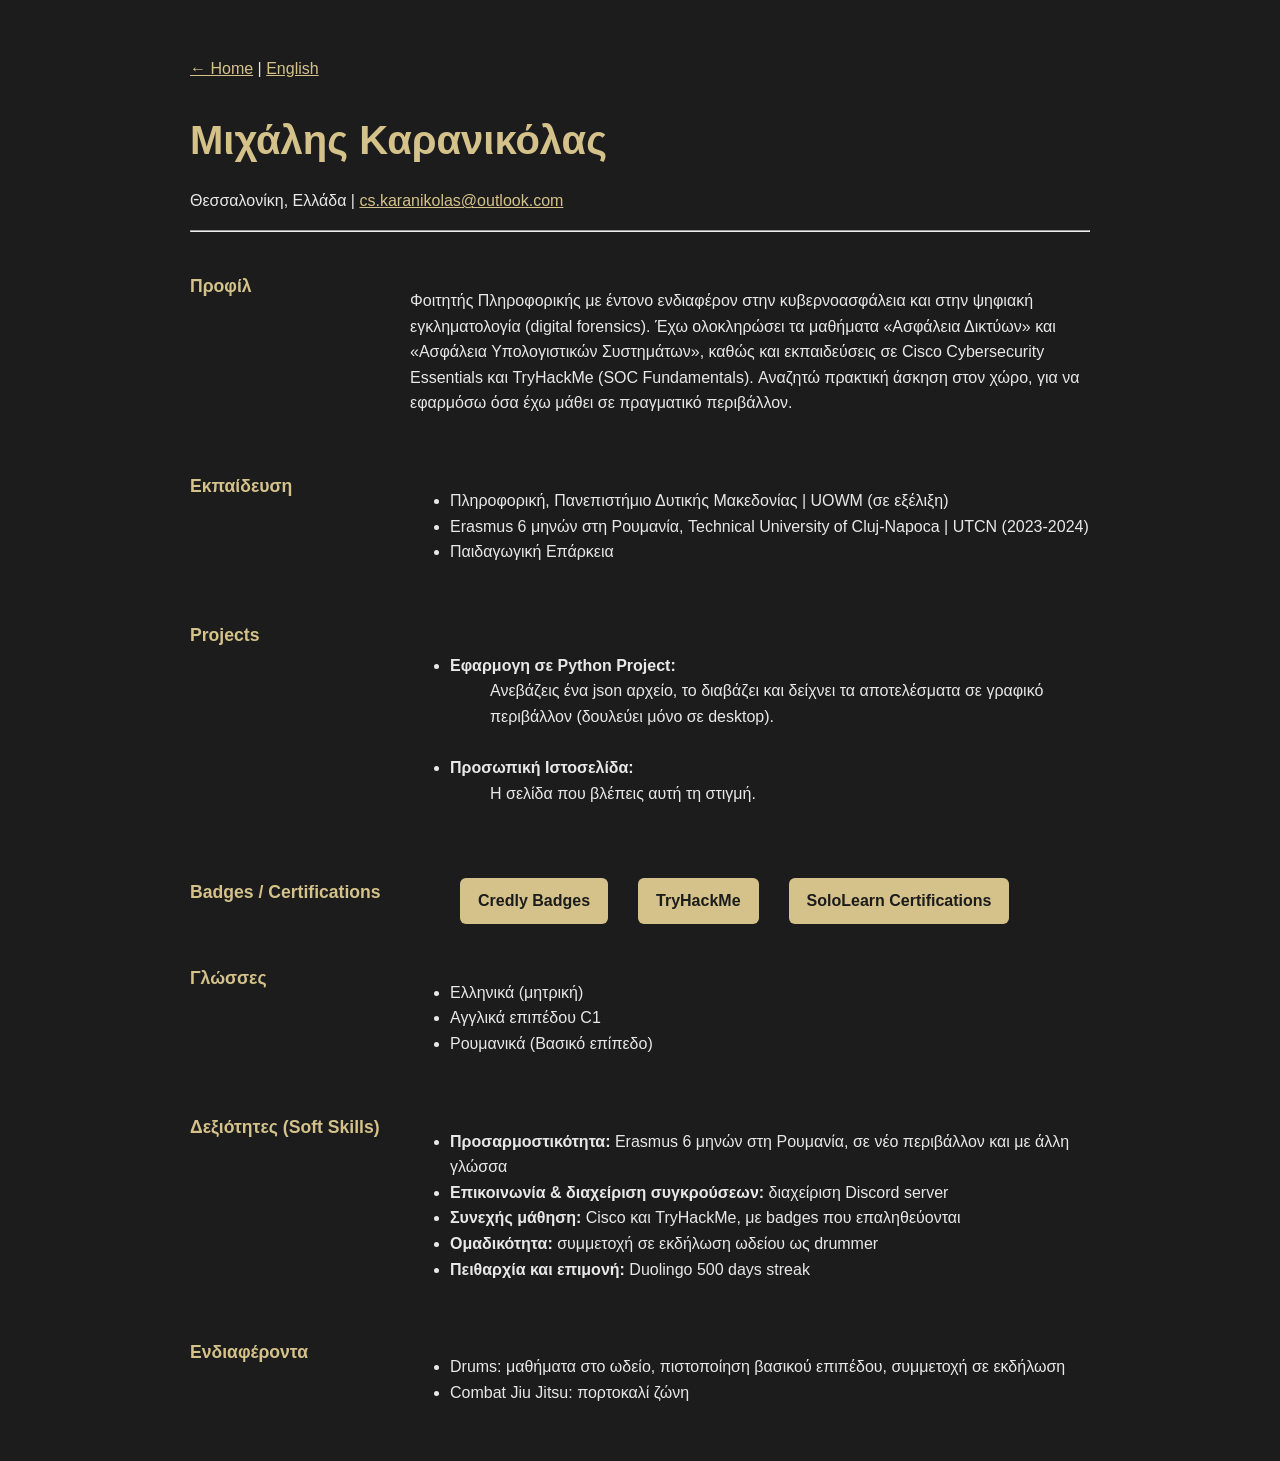
==== cv-el.html @ 4168cbcc "Add files via upload" ====
<!DOCTYPE html>
<html lang="el">
    <head>
        <meta charset="UTF-8">
        <meta name="viewport" content="width=device-width, initial-scale=1">
        <title>Βιογραφικό</title>
        <link rel="stylesheet" href="style.css">
    </head>

    <body>

        <p><a href="index.html">&larr; Home</a> | <a href="cv-en.html">English</a></p>

        <h1>Μιχάλης Καρανικόλας</h1>
        <p>Θεσσαλονίκη, Ελλάδα | <a href="mailto:cs.karanikolas@outlook.com">cs.karanikolas@outlook.com</a></p>
        <hr>
        
        <section>
            <h2>Προφίλ</h2>
            <p>Φοιτητής Πληροφορικής με έντονο ενδιαφέρον στην κυβερνοασφάλεια και στην ψηφιακή εγκληματολογία (digital forensics). Έχω ολοκληρώσει τα μαθήματα &laquo;Ασφάλεια Δικτύων&raquo; και &laquo;Ασφάλεια Υπολογιστικών Συστημάτων&raquo;, καθώς και εκπαιδεύσεις σε Cisco Cybersecurity Essentials και TryHackMe (SOC Fundamentals). Αναζητώ πρακτική άσκηση στον χώρο, για να εφαρμόσω όσα έχω μάθει σε πραγματικό περιβάλλον.</p>
        </section>

        <section>
            <h2>Εκπαίδευση</h2>
            <ul>
                <li>Πληροφορική, Πανεπιστήμιο Δυτικής Μακεδονίας | UOWM (σε εξέλιξη) </li>
                <li>Erasmus 6 μηνών στη Ρουμανία, Technical University of Cluj-Napoca | UTCN (2023-2024)</li>
                <li>Παιδαγωγική Επάρκεια</li>
            </ul>
        </section>

        <section>
            <h2>Projects</h2>
            <dl>
                <ul>
                    <li>
                        <dt><strong>Εφαρμογη σε Python Project:</strong></dt>
                        <dd>Ανεβάζεις ένα json αρχείο, το διαβάζει και δείχνει τα αποτελέσματα σε γραφικό περιβάλλον (δουλεύει μόνο σε desktop).</dd>
                    </li>
                    <br>
                    <li>
                        <dt><strong>Προσωπική Ιστοσελίδα:</strong></dt>
                        <dd>Η σελίδα που βλέπεις αυτή τη στιγμή.</dd> 
                    </li>
                </ul>
            </dl>
        </section>

        <section>
            <h2>Badges / Certifications</h2>
            <div class="badges">
                <a class="button" href="https://www.credly.com/users/michail-karanikolas" target="_blank" rel="noopener noreferrer">Credly Badges</a>
                <a class="button" href="https://tryhackme.com/p/mike.kn12" target="_blank" rel="noopener noreferrer">TryHackMe</a>
                <a class="button" href="sololearn.html">SoloLearn Certifications</a>
            </div>
        </section>
    
        <section>
            <h2>Γλώσσες</h2>
            <ul>
                <li>Ελληνικά (μητρική)</li>
                <li>Αγγλικά επιπέδου C1</li>
                <li>Ρουμανικά (Βασικό επίπεδο)</li>
            </ul>
        </section>

        <section>
            <h2>Δεξιότητες (Soft Skills)</h2>
            <ul>
                
                <li><strong>Προσαρμοστικότητα:</strong> Erasmus 6 μηνών στη Ρουμανία, σε νέο περιβάλλον και με άλλη γλώσσα</li>
                <li><strong>Επικοινωνία &amp; διαχείριση συγκρούσεων:</strong> διαχείριση Discord server</li>
                <li><strong>Συνεχής μάθηση:</strong> Cisco και TryHackMe, με badges που επαληθεύονται</li>
                <li><strong>Ομαδικότητα:</strong> συμμετοχή σε εκδήλωση ωδείου ως drummer</li>
                <li><strong>Πειθαρχία και επιμονή: </strong>Duolingo 500 days streak</li>
                
            </ul>
        </section>

        <section>
            <h2>Ενδιαφέροντα</h2>
            <ul>

                <li>Drums: μαθήματα στο ωδείο, πιστοποίηση βασικού επιπέδου, συμμετοχή σε εκδήλωση</li>
                <li>Combat Jiu Jitsu: πορτοκαλί ζώνη</li>

            </ul>
        </section>

    </body>    

</html>
---- style.css ----
body {
    background-color: #1c1c1c;
    color: #e8e8e8;
    font-family: Arial, sans-serif;
    max-width: 900px;
    margin: 0 auto;
    padding: 40px 20px;
    line-height: 1.6;
    }

h1 {
    color: #d4c28a;
    font-size: 2.5rem;
    margin-bottom: 0;
    }

a {
    color: #d4c28a;
    }  
            
.badges {
    display: flex;
    flex-wrap: wrap;
    gap: 30px;
    margin-left: 50px;
    }

.button {
    display: inline-flex;
    align-items: center;
    gap: 8px;
    padding: 10px 18px;
    background-color: #d4c28a;
    color: #1c1c1c;
    text-decoration: none;
    border-radius: 6px;
    font-weight: bold;
    }

.button-flag {
    width: 24px;
    height: 16px;
    object-fit: cover;
    }

.button:hover {
    background-color: #e8d9a0;
    }

section {
    display: grid;
    grid-template-columns: 200px 1fr;
    gap: 20px;
    margin-top: 40px;
    }

         
section h2 {
    color: #d4c28a;
    font-size: 1.1rem;
    margin: 0;
    }
   
.navigation {
    display: flex;
    gap: 20px;
}

.mainpage {
    min-height: 70vh;
    display: flex;
    flex-direction: column;
    justify-content: center;
    gap: 10px;
}

.lang-buttons {
    display: flex;
    flex-wrap: wrap;
    gap: 20px;
}
 
@media (max-width: 700px) {
    section {
        grid-template-columns: 1fr;
        gap: 8px;
    }

    .badges {
        margin-left: 0;
        gap: 12px;
    }

    h1 {
        font-size: 2rem;
    }
}
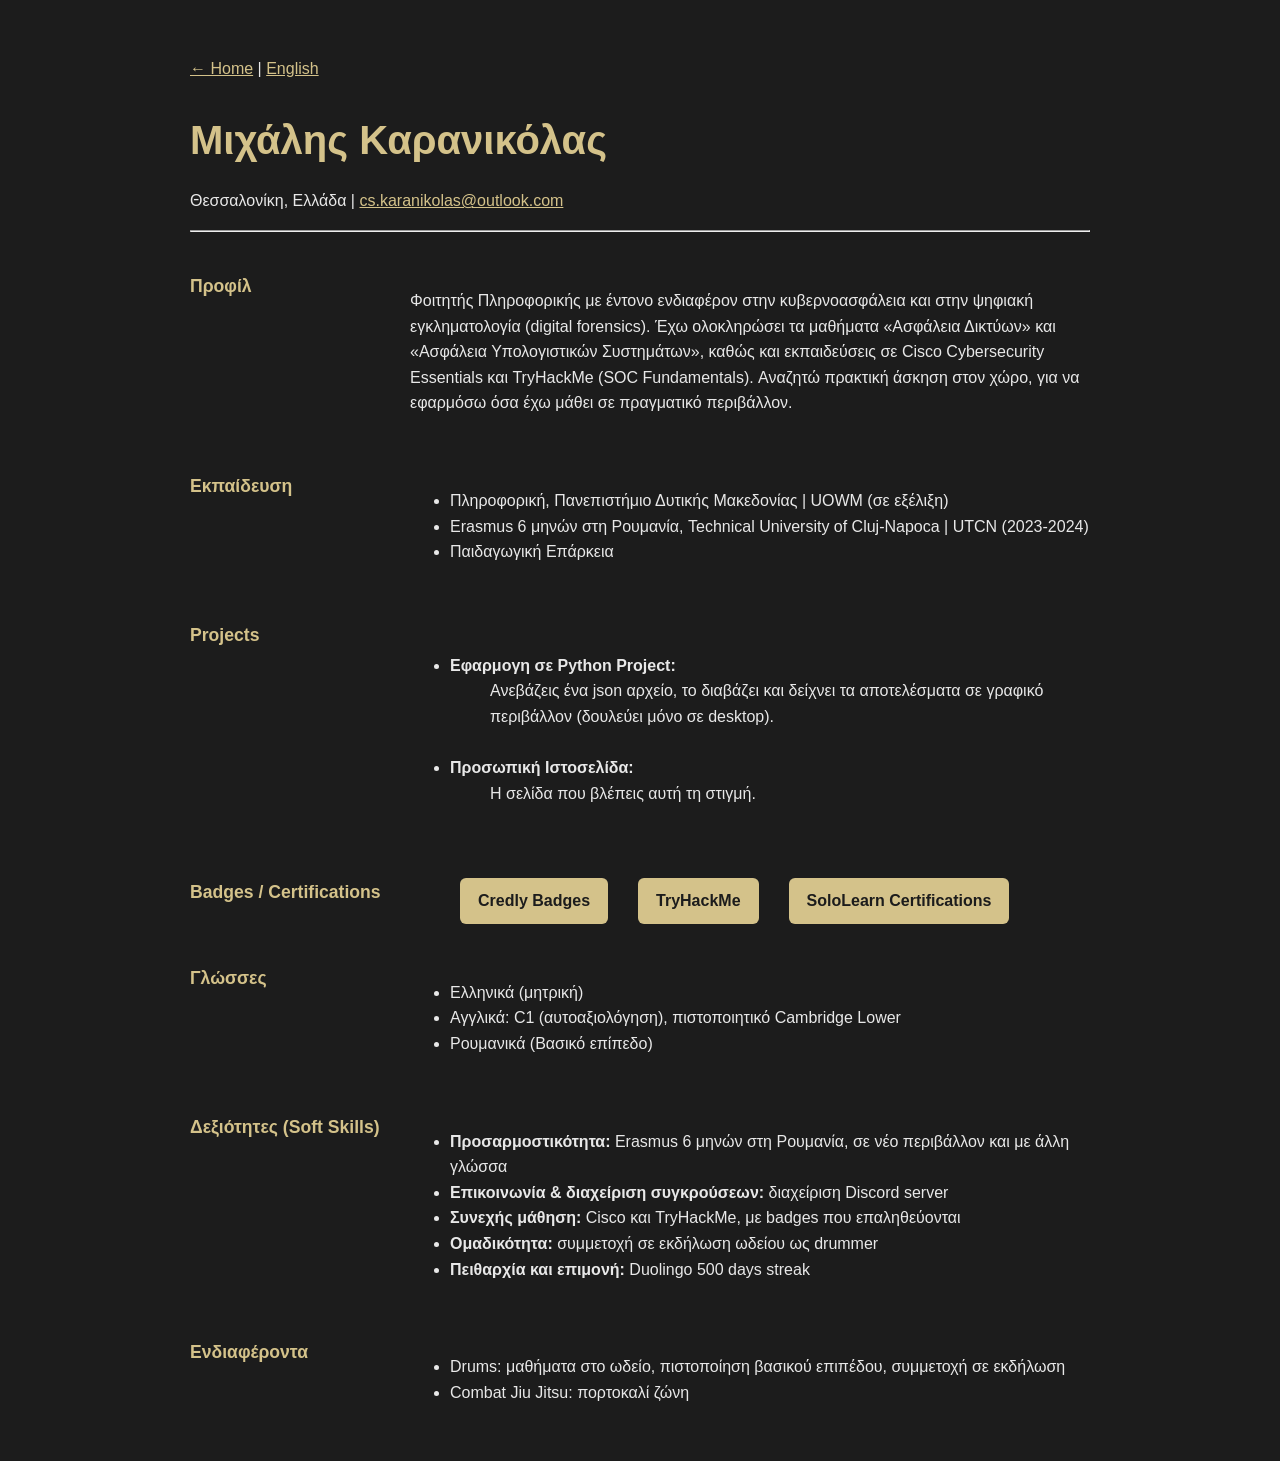
==== commit 6ad4b54c: "Restore cv-el.html content" ====
--- a/cv-el.html
+++ b/cv-el.html
@@ -59,7 +59,7 @@
             <h2>Γλώσσες</h2>
             <ul>
                 <li>Ελληνικά (μητρική)</li>
-                <li>Αγγλικά επιπέδου C1</li>
+                <li>Αγγλικά: C1 (αυτοαξιολόγηση), πιστοποιητικό Cambridge Lower</li>
                 <li>Ρουμανικά (Βασικό επίπεδο)</li>
             </ul>
         </section>
@@ -89,4 +89,4 @@
 
     </body>    
 
-</html>+</html>
--- a/style.css
+++ b/style.css
@@ -7,6 +7,11 @@
     padding: 40px 20px;
     line-height: 1.6;
     }
+
+#greetings {
+    position: relative;
+    bottom: -40px;
+}
 
 h1 {
     color: #d4c28a;
@@ -79,6 +84,22 @@
     flex-wrap: wrap;
     gap: 20px;
 }
+
+.skills {
+    display: flex;
+    flex-wrap: wrap;
+    gap: 30px;
+    list-style: none;
+    padding: 20px 0;
+    margin: 40px 0 0 0;
+    border-top: 1px solid #333;
+    border-bottom: 1px solid #333;
+    color: #8a8a8a;
+}
+
+.skills li:hover {
+    color: #d4c28a;
+}
  
 @media (max-width: 700px) {
     section {
